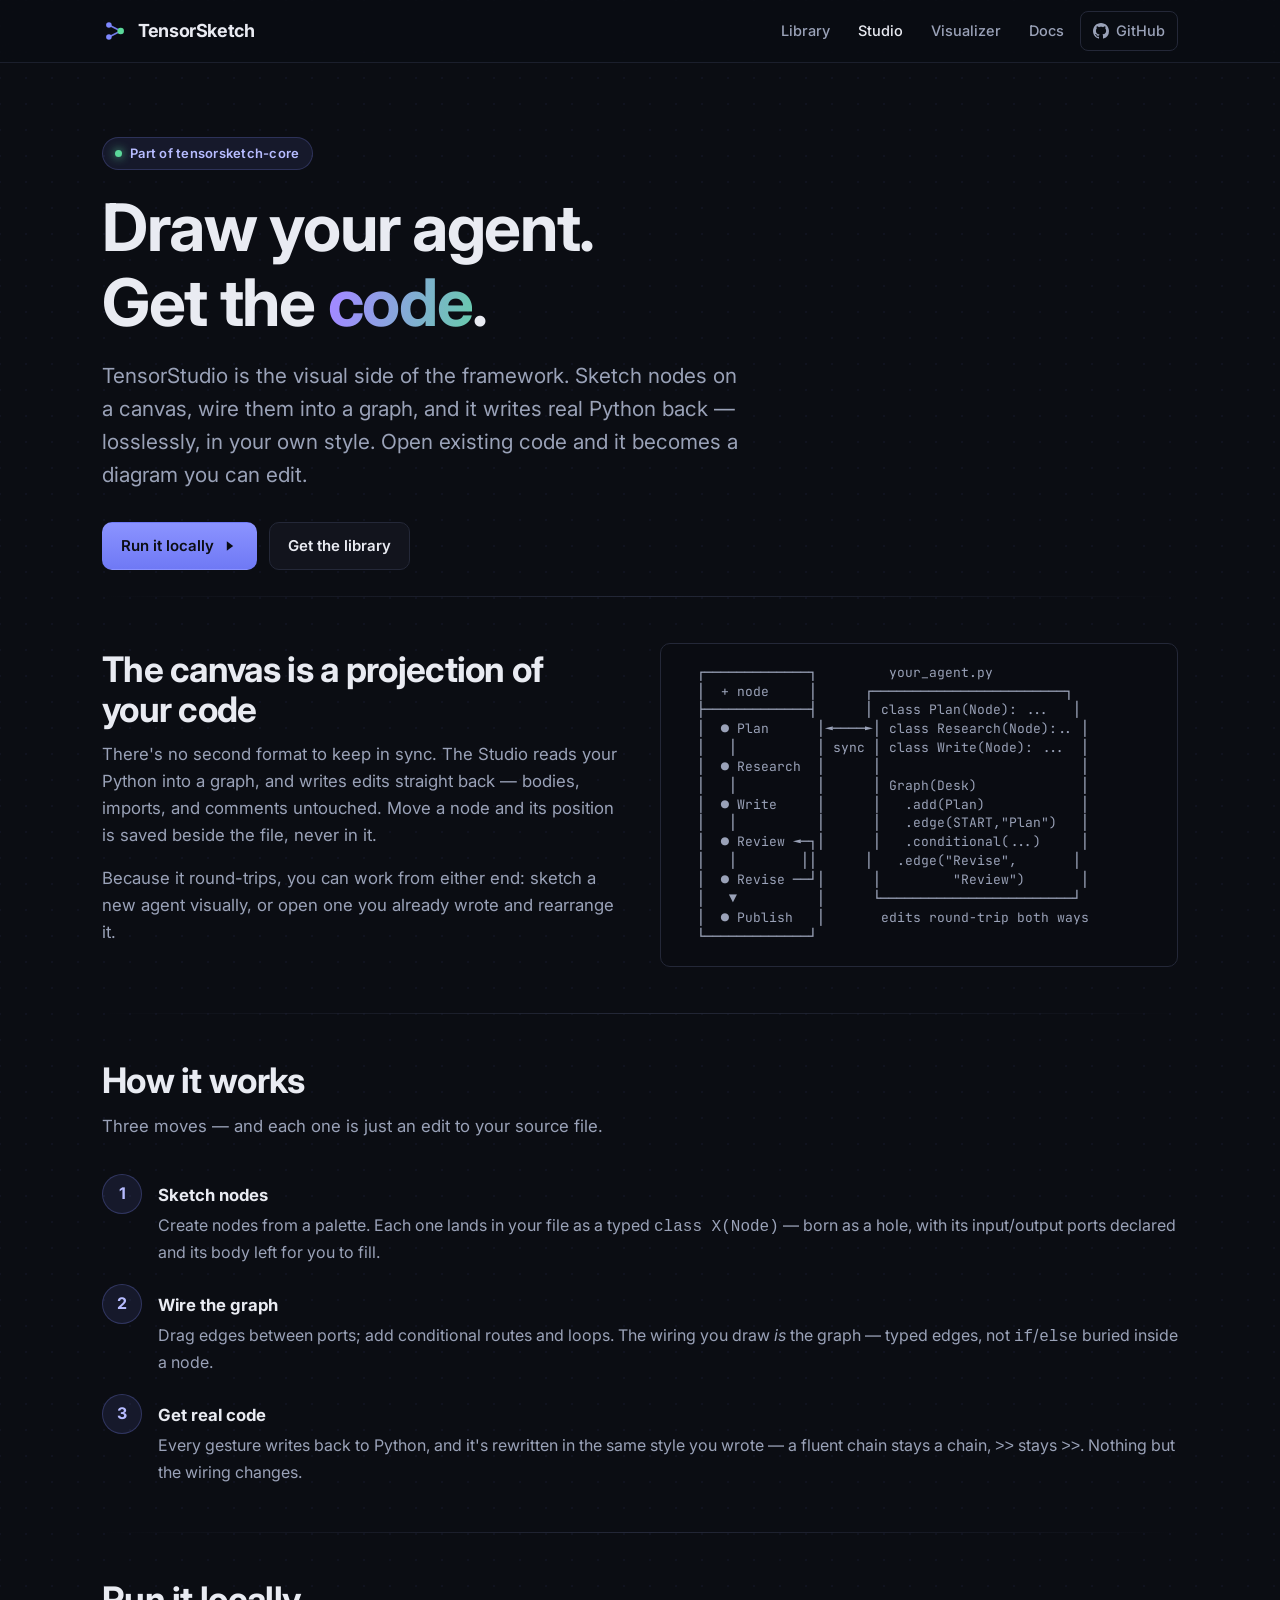
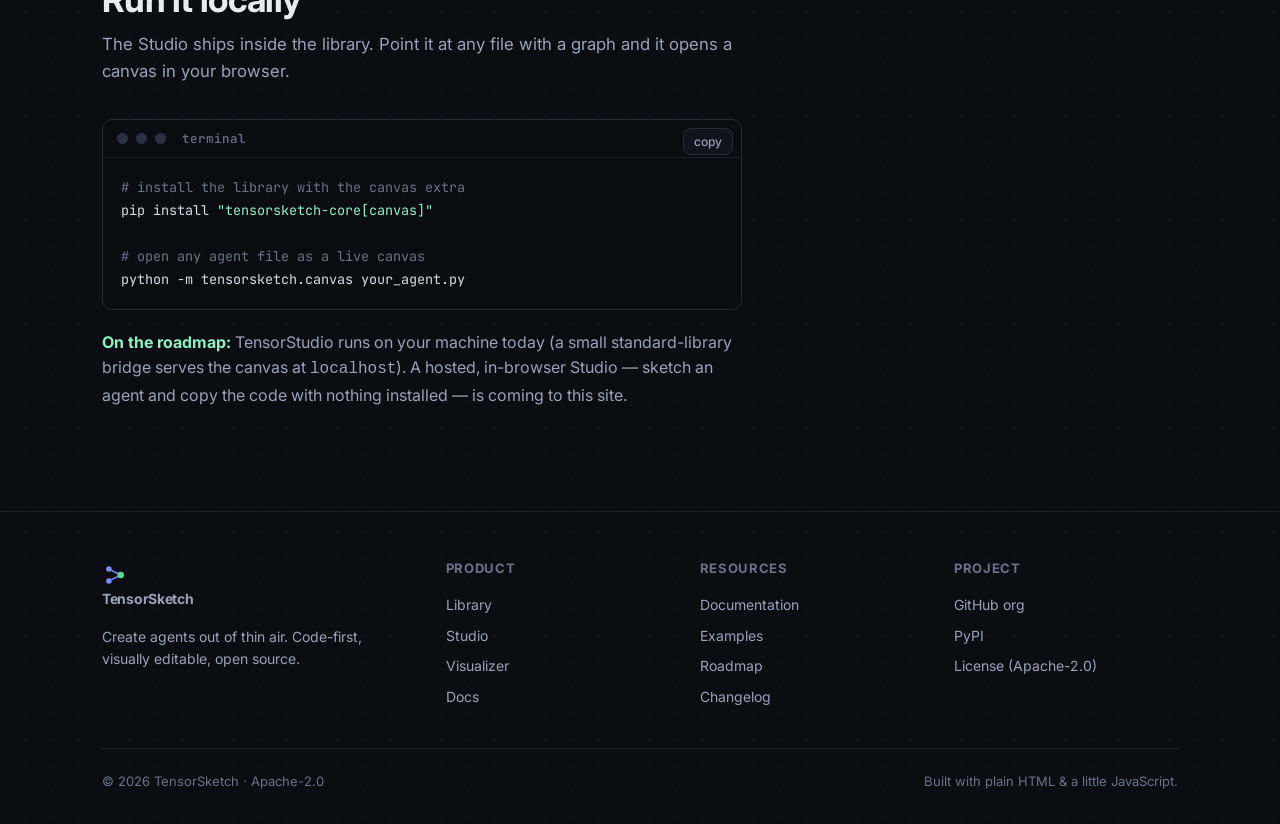
==== studio/index.html @ 0a1cb315 "Initial site for tensorsketch.space Static HTML/CSS/JS site (no build, no backend). Pages: - /      " ====
<!doctype html>
<html lang="en">
<head>
  <meta charset="utf-8" />
  <meta name="viewport" content="width=device-width, initial-scale=1" />
  <title>TensorStudio — draw your agent, get the code · TensorSketch</title>
  <meta name="description" content="TensorStudio is the visual canvas for tensorsketch-core: sketch nodes, wire a graph, and get real Python back — losslessly, in your own style." />
  <link rel="icon" href="/assets/img/favicon.svg" type="image/svg+xml" />
  <meta name="theme-color" content="#0b0d13" />
  <link rel="preconnect" href="https://fonts.googleapis.com" />
  <link rel="preconnect" href="https://fonts.gstatic.com" crossorigin />
  <link href="https://fonts.googleapis.com/css2?family=Inter:wght@400;500;600;700;800&family=JetBrains+Mono:wght@400;500&display=swap" rel="stylesheet" />
  <link rel="stylesheet" href="/assets/css/site.css" />
</head>
<body>
  <header class="topbar">
    <nav class="nav">
      <a class="brand" href="/"><img src="/assets/img/logo.svg" alt="" /> TensorSketch</a>
      <div class="nav-links">
        <a href="/library/" data-path="/library">Library</a>
        <a href="/studio/" data-path="/studio">Studio</a>
        <a href="/visualizer/" data-path="/visualizer">Visualizer</a>
        <a href="/docs/" data-path="/docs">Docs</a>
        <a class="nav-gh" href="https://github.com/tensorsketch-ai/tensorsketch-core" target="_blank" rel="noopener">
          <svg viewBox="0 0 16 16" aria-hidden="true"><path d="M8 0C3.58 0 0 3.58 0 8c0 3.54 2.29 6.53 5.47 7.59.4.07.55-.17.55-.38 0-.19-.01-.82-.01-1.49-2.01.37-2.53-.49-2.69-.94-.09-.23-.48-.94-.82-1.13-.28-.15-.68-.52-.01-.53.63-.01 1.08.58 1.23.82.72 1.21 1.87.87 2.33.66.07-.52.28-.87.51-1.07-1.78-.2-3.64-.89-3.64-3.95 0-.87.31-1.59.82-2.15-.08-.2-.36-1.02.08-2.12 0 0 .67-.21 2.2.82.64-.18 1.32-.27 2-.27.68 0 1.36.09 2 .27 1.53-1.04 2.2-.82 2.2-.82.44 1.1.16 1.92.08 2.12.51.56.82 1.27.82 2.15 0 3.07-1.87 3.75-3.65 3.95.29.25.54.73.54 1.48 0 1.07-.01 1.93-.01 2.2 0 .21.15.46.55.38A8.01 8.01 0 0016 8c0-4.42-3.58-8-8-8z"/></svg>
          GitHub
        </a>
      </div>
      <button class="nav-toggle" aria-label="Toggle menu">
        <svg viewBox="0 0 24 24"><rect x="3" y="5" width="18" height="2" rx="1"/><rect x="3" y="11" width="18" height="2" rx="1"/><rect x="3" y="17" width="18" height="2" rx="1"/></svg>
      </button>
    </nav>
  </header>

  <main>
    <div class="container">
      <section class="hero">
        <span class="eyebrow"><span class="dot"></span> Part of tensorsketch-core</span>
        <h1>Draw your agent.<br />Get the <span class="gradient-text">code</span>.</h1>
        <p class="tagline">
          TensorStudio is the visual side of the framework. Sketch nodes on a canvas, wire them into a
          graph, and it writes real Python back — losslessly, in your own style. Open existing code and
          it becomes a diagram you can edit.
        </p>
        <div class="hero-cta">
          <a class="btn btn-primary" href="#run">Run it locally
            <svg viewBox="0 0 20 20" aria-hidden="true"><path d="M6 4l8 6-8 6z" fill="currentColor"/></svg>
          </a>
          <a class="btn btn-ghost" href="/library/">Get the library</a>
        </div>
      </section>
    </div>

    <div class="container">
      <hr class="rule" />
      <section>
        <div class="split">
          <div>
            <div class="section-head" style="margin-bottom:0">
              <h2>The canvas is a projection of your code</h2>
              <p>There's no second format to keep in sync. The Studio reads your Python into a graph,
                 and writes edits straight back — bodies, imports, and comments untouched. Move a node
                 and its position is saved beside the file, never in it.</p>
              <p>Because it round-trips, you can work from either end: sketch a new agent visually, or
                 open one you already wrote and rearrange it.</p>
            </div>
          </div>
          <div class="ascii" aria-hidden="true">  ┌─────────────┐         your_agent.py
  │  + node     │      ┌────────────────────────┐
  ├─────────────┤      │ class Plan(Node): ...   │
  │  ● Plan      │◄────►│ class Research(Node):.. │
  │   │          │ sync │ class Write(Node): ...  │
  │  ● Research  │      │                         │
  │   │          │      │ Graph(Desk)             │
  │  ● Write     │      │   .add(Plan)            │
  │   │          │      │   .edge(START,"Plan")   │
  │  ● Review ◄─┐│      │   .conditional(...)     │
  │   │        ││      │   .edge("Revise",       │
  │  ● Revise ──┘│      │         "Review")       │
  │   ▼          │      └────────────────────────┘
  │  ● Publish   │       edits round-trip both ways
  └─────────────┘</div>
        </div>
      </section>

      <hr class="rule" />
      <section>
        <div class="section-head">
          <h2>How it works</h2>
          <p>Three moves — and each one is just an edit to your source file.</p>
        </div>
        <div class="steps">
          <div class="step">
            <span class="num"></span>
            <div>
              <h4>Sketch nodes</h4>
              <p>Create nodes from a palette. Each one lands in your file as a typed
                 <code>class X(Node)</code> — born as a hole, with its input/output ports declared and
                 its body left for you to fill.</p>
            </div>
          </div>
          <div class="step">
            <span class="num"></span>
            <div>
              <h4>Wire the graph</h4>
              <p>Drag edges between ports; add conditional routes and loops. The wiring you draw
                 <em>is</em> the graph — typed edges, not <code>if</code>/<code>else</code> buried
                 inside a node.</p>
            </div>
          </div>
          <div class="step">
            <span class="num"></span>
            <div>
              <h4>Get real code</h4>
              <p>Every gesture writes back to Python, and it's rewritten in the same style you
                 wrote — a fluent chain stays a chain, <code>&gt;&gt;</code> stays <code>&gt;&gt;</code>.
                 Nothing but the wiring changes.</p>
            </div>
          </div>
        </div>
      </section>

      <hr class="rule" />
      <section id="run">
        <div class="section-head">
          <h2>Run it locally</h2>
          <p>The Studio ships inside the library. Point it at any file with a graph and it opens a
             canvas in your browser.</p>
        </div>
        <div class="code" style="max-width:640px">
          <div class="code-head"><span class="dot"></span><span class="dot"></span><span class="dot"></span><span class="name">terminal</span></div>
          <button class="copy-btn">copy</button>
<pre><span class="cp"># install the library with the canvas extra</span>
pip install <span class="st">"tensorsketch-core[canvas]"</span>

<span class="cp"># open any agent file as a live canvas</span>
python -m tensorsketch.canvas your_agent.py</pre>
        </div>
        <p class="muted" style="margin-top:20px;max-width:640px">
          <strong class="accent-green">On the roadmap:</strong> TensorStudio runs on your machine today
          (a small standard-library bridge serves the canvas at <code>localhost</code>). A hosted,
          in-browser Studio — sketch an agent and copy the code with nothing installed — is coming to
          this site.
        </p>
      </section>
    </div>

    <footer class="footer">
      <div class="container">
        <div class="footer-grid">
          <div>
            <a class="brand" href="/"><img src="/assets/img/logo.svg" alt="" /> TensorSketch</a>
            <p class="tag">Create agents out of thin air. Code-first, visually editable, open source.</p>
          </div>
          <div>
            <h5>Product</h5>
            <a href="/library/">Library</a>
            <a href="/studio/">Studio</a>
            <a href="/visualizer/">Visualizer</a>
            <a href="/docs/">Docs</a>
          </div>
          <div>
            <h5>Resources</h5>
            <a href="/docs/">Documentation</a>
            <a href="https://github.com/tensorsketch-ai/tensorsketch-core/tree/main/examples" target="_blank" rel="noopener">Examples</a>
            <a href="https://github.com/tensorsketch-ai/tensorsketch-core/blob/main/docs/design/roadmap.md" target="_blank" rel="noopener">Roadmap</a>
            <a href="https://github.com/tensorsketch-ai/tensorsketch-core/blob/main/CHANGELOG.md" target="_blank" rel="noopener">Changelog</a>
          </div>
          <div>
            <h5>Project</h5>
            <a href="https://github.com/tensorsketch-ai" target="_blank" rel="noopener">GitHub org</a>
            <a href="https://pypi.org/project/tensorsketch-core/" target="_blank" rel="noopener">PyPI</a>
            <a href="https://github.com/tensorsketch-ai/tensorsketch-core/blob/main/LICENSE" target="_blank" rel="noopener">License (Apache-2.0)</a>
          </div>
        </div>
        <div class="footer-bottom">
          <span>© <span data-year>2026</span> TensorSketch · Apache-2.0</span>
          <span>Built with plain HTML &amp; a little JavaScript.</span>
        </div>
      </div>
    </footer>
  </main>

  <script src="/assets/js/site.js"></script>
</body>
</html>
---- assets/css/site.css ----
/* TensorSketch — shared design system
   Brand palette lifted from the visualizer so the whole platform feels like one thing:
   violet #7e88ff (weights) and green #5bd99a (activations), on a near-black canvas. */

:root {
  --bg: #0b0d13;
  --bg-elev: #12141d;
  --bg-elev-2: #171a25;
  --border: #242838;
  --border-soft: #1b1f2c;
  --fg: #e9ebf2;
  --muted: #9aa2b8;
  --faint: #6b7288;
  --violet: #7e88ff;
  --violet-2: #a08bff;
  --violet-ink: #b7bcff;
  --green: #5bd99a;
  --green-ink: #8ff0c0;
  --radius: 14px;
  --radius-sm: 10px;
  --maxw: 1120px;
  --sans: "Inter", -apple-system, BlinkMacSystemFont, "Segoe UI", Roboto, Helvetica, Arial, sans-serif;
  --mono: "JetBrains Mono", ui-monospace, SFMono-Regular, Menlo, Consolas, monospace;
}

* { box-sizing: border-box; }

html { scroll-behavior: smooth; -webkit-text-size-adjust: 100%; }

body {
  margin: 0;
  background: var(--bg);
  color: var(--fg);
  font-family: var(--sans);
  font-size: 16px;
  line-height: 1.6;
  -webkit-font-smoothing: antialiased;
  text-rendering: optimizeLegibility;
  /* faint dot-grid — a nod to the canvas */
  background-image: radial-gradient(rgba(126, 136, 255, 0.05) 1px, transparent 1px);
  background-size: 26px 26px;
  background-position: -13px -13px;
  min-height: 100vh;
}

a { color: var(--violet-ink); text-decoration: none; }
a:hover { color: #d6d9ff; }

h1, h2, h3 { line-height: 1.15; letter-spacing: -0.02em; font-weight: 700; margin: 0; }
p { margin: 0 0 1rem; }

.container { width: 100%; max-width: var(--maxw); margin: 0 auto; padding: 0 22px; }

.muted { color: var(--muted); }
.faint { color: var(--faint); }
.accent { color: var(--violet-ink); }
.accent-green { color: var(--green-ink); }
.center { text-align: center; }
.nowrap { white-space: nowrap; }

/* ---------- top nav ---------- */

.topbar {
  position: sticky; top: 0; z-index: 50;
  background: rgba(11, 13, 19, 0.72);
  backdrop-filter: saturate(140%) blur(12px);
  border-bottom: 1px solid var(--border-soft);
}
.nav {
  display: flex; align-items: center; gap: 18px;
  height: 62px; max-width: var(--maxw); margin: 0 auto; padding: 0 22px;
}
.brand { display: flex; align-items: center; gap: 10px; font-weight: 700; font-size: 18px; color: var(--fg); letter-spacing: -0.02em; }
.brand:hover { color: var(--fg); }
.brand img { width: 26px; height: 26px; display: block; }
.brand .tld { color: var(--faint); font-weight: 600; }
.nav-links { display: flex; align-items: center; gap: 4px; margin-left: auto; }
.nav-links a {
  color: var(--muted); font-size: 14.5px; font-weight: 500;
  padding: 8px 12px; border-radius: 8px; transition: color .15s, background .15s;
}
.nav-links a:hover { color: var(--fg); background: var(--bg-elev); }
.nav-links a.active { color: var(--fg); }
.nav-gh {
  display: inline-flex; align-items: center; gap: 7px;
  border: 1px solid var(--border); border-radius: 8px; padding: 7px 12px !important;
}
.nav-gh:hover { border-color: #333a50; }
.nav-gh svg { width: 16px; height: 16px; fill: currentColor; }
.nav-toggle { display: none; margin-left: auto; background: none; border: 1px solid var(--border); color: var(--fg); border-radius: 8px; width: 40px; height: 38px; cursor: pointer; }
.nav-toggle svg { width: 18px; height: 18px; fill: currentColor; vertical-align: middle; }

/* ---------- buttons ---------- */

.btn {
  display: inline-flex; align-items: center; gap: 8px;
  font-weight: 600; font-size: 15px; padding: 11px 18px;
  border-radius: 10px; border: 1px solid transparent; cursor: pointer;
  transition: transform .12s ease, background .15s, border-color .15s, color .15s;
}
.btn:active { transform: translateY(1px); }
.btn-primary { background: linear-gradient(180deg, #8b93ff, #6f79f5); color: #0b0d13; }
.btn-primary:hover { color: #0b0d13; filter: brightness(1.06); }
.btn-ghost { background: var(--bg-elev); color: var(--fg); border-color: var(--border); }
.btn-ghost:hover { color: var(--fg); border-color: #3a4160; background: var(--bg-elev-2); }
.btn svg { width: 16px; height: 16px; fill: currentColor; }

/* ---------- pills / badges ---------- */

.eyebrow {
  display: inline-flex; align-items: center; gap: 8px;
  font-size: 13px; font-weight: 600; letter-spacing: .02em;
  color: var(--violet-ink); background: rgba(126, 136, 255, .1);
  border: 1px solid rgba(126, 136, 255, .22); border-radius: 999px; padding: 5px 12px;
}
.eyebrow .dot { width: 7px; height: 7px; border-radius: 50%; background: var(--green); box-shadow: 0 0 10px var(--green); }
.badges { display: flex; flex-wrap: wrap; gap: 8px; }
.badge { font: 500 12.5px var(--mono); color: var(--muted); border: 1px solid var(--border); border-radius: 7px; padding: 4px 9px; background: var(--bg-elev); }

/* ---------- hero ---------- */

.hero { padding: 74px 0 26px; }
.hero h1 { font-size: clamp(2.5rem, 6vw, 4.1rem); margin: 20px 0 0; }
.hero .tagline { font-size: clamp(1.05rem, 2.3vw, 1.3rem); color: var(--muted); max-width: 640px; margin: 18px 0 0; }
.hero-cta { display: flex; flex-wrap: wrap; gap: 12px; margin-top: 30px; }
.gradient-text {
  background: linear-gradient(100deg, var(--violet-2) 10%, var(--green) 120%);
  -webkit-background-clip: text; background-clip: text; -webkit-text-fill-color: transparent;
}

/* ---------- sections ---------- */

section { padding: 46px 0; }
.section-head { max-width: 680px; margin-bottom: 34px; }
.section-head h2 { font-size: clamp(1.6rem, 3.4vw, 2.2rem); }
.section-head p { color: var(--muted); margin-top: 12px; font-size: 1.05rem; }
.rule { height: 1px; background: linear-gradient(90deg, transparent, var(--border), transparent); border: 0; margin: 0; }

/* ---------- cards ---------- */

.grid { display: grid; gap: 20px; }
.grid-3 { grid-template-columns: repeat(3, 1fr); }
.grid-2 { grid-template-columns: repeat(2, 1fr); }

.card {
  position: relative; display: flex; flex-direction: column;
  background: var(--bg-elev); border: 1px solid var(--border); border-radius: var(--radius);
  padding: 26px; transition: transform .16s ease, border-color .16s, background .16s;
  overflow: hidden;
}
a.card:hover { transform: translateY(-3px); border-color: #39405e; background: var(--bg-elev-2); color: var(--fg); }
.card .kicker { font: 600 12.5px var(--mono); color: var(--violet-ink); letter-spacing: .04em; text-transform: uppercase; }
.card h3 { font-size: 1.3rem; margin: 12px 0 8px; }
.card p { color: var(--muted); font-size: .97rem; margin: 0; flex: 1; }
.card .go { margin-top: 18px; font-weight: 600; font-size: .95rem; color: var(--violet-ink); display: inline-flex; align-items: center; gap: 6px; }
a.card:hover .go { gap: 10px; }
.card-icon {
  width: 44px; height: 44px; border-radius: 11px; display: grid; place-items: center;
  background: rgba(126, 136, 255, .12); border: 1px solid rgba(126, 136, 255, .22); margin-bottom: 6px;
}
.card-icon svg { width: 24px; height: 24px; }

/* ---------- feature list ---------- */

.features { display: grid; grid-template-columns: repeat(2, 1fr); gap: 14px 30px; }
.feature { border-left: 2px solid var(--border); padding: 2px 0 2px 16px; }
.feature h4 { margin: 0 0 4px; font-size: 1rem; display: flex; align-items: center; gap: 8px; }
.feature h4 .tag { font: 600 11px var(--mono); color: var(--green-ink); background: rgba(91, 217, 154, .1); border: 1px solid rgba(91, 217, 154, .22); border-radius: 5px; padding: 1px 6px; }
.feature p { margin: 0; color: var(--muted); font-size: .92rem; }

/* ---------- steps ---------- */

.steps { counter-reset: step; display: grid; gap: 18px; }
.step { display: grid; grid-template-columns: 40px 1fr; gap: 16px; align-items: start; }
.step .num {
  counter-increment: step; width: 40px; height: 40px; border-radius: 50%;
  display: grid; place-items: center; font-weight: 700; color: var(--violet-ink);
  background: rgba(126, 136, 255, .1); border: 1px solid rgba(126, 136, 255, .25);
}
.step .num::before { content: counter(step); }
.step h4 { margin: 8px 0 4px; font-size: 1.05rem; }
.step p { margin: 0; color: var(--muted); }

/* ---------- code ---------- */

.code {
  position: relative; background: #0a0c12; border: 1px solid var(--border);
  border-radius: var(--radius-sm); overflow: hidden;
}
.code-head { display: flex; align-items: center; gap: 8px; padding: 10px 14px; border-bottom: 1px solid var(--border-soft); }
.code-head .dot { width: 11px; height: 11px; border-radius: 50%; background: #2a3042; }
.code-head .name { margin-left: 8px; font: 500 12.5px var(--mono); color: var(--faint); }
.code pre { margin: 0; padding: 18px; overflow-x: auto; font: 13.5px/1.7 var(--mono); color: #d7dbe6; }
.code .cp { color: var(--faint); }              /* comment */
.code .kw { color: #c4a0ff; }                    /* keyword */
.code .st { color: #8ff0c0; }                    /* string */
.code .fn { color: #8b93ff; }                    /* function / class */
.code .nm { color: #e9ebf2; }
.copy-btn {
  position: absolute; top: 8px; right: 8px; z-index: 2;
  background: var(--bg-elev); color: var(--muted); border: 1px solid var(--border);
  border-radius: 7px; font: 500 12px var(--sans); padding: 5px 10px; cursor: pointer;
}
.copy-btn:hover { color: var(--fg); border-color: #3a4160; }

.install {
  display: inline-flex; align-items: center; gap: 12px; font: 14px var(--mono);
  background: #0a0c12; border: 1px solid var(--border); border-radius: 10px; padding: 12px 16px; color: var(--fg);
}
.install .dollar { color: var(--green); }
.install .copy-inline { margin-left: 6px; background: none; border: 0; color: var(--faint); cursor: pointer; font: inherit; }
.install .copy-inline:hover { color: var(--fg); }

/* ---------- ascii diagram ---------- */

.ascii {
  background: #0a0c12; border: 1px solid var(--border); border-radius: var(--radius-sm);
  padding: 20px; overflow-x: auto; color: var(--muted);
  font: 13px/1.45 var(--mono); white-space: pre;
}

/* ---------- split (text + visual) ---------- */

.split { display: grid; grid-template-columns: 1fr 1fr; gap: 40px; align-items: center; }

/* ---------- footer ---------- */

.footer { border-top: 1px solid var(--border-soft); margin-top: 40px; padding: 46px 0 40px; }
.footer-grid { display: grid; grid-template-columns: 1.4fr 1fr 1fr 1fr; gap: 30px; }
.footer h5 { margin: 0 0 12px; font-size: 13px; letter-spacing: .05em; text-transform: uppercase; color: var(--faint); }
.footer a { display: block; color: var(--muted); font-size: 14px; padding: 4px 0; }
.footer a:hover { color: var(--fg); }
.footer .brand { margin-bottom: 12px; }
.footer .tag { color: var(--muted); font-size: 14px; max-width: 260px; }
.footer-bottom { display: flex; justify-content: space-between; flex-wrap: wrap; gap: 10px; margin-top: 36px; padding-top: 22px; border-top: 1px solid var(--border-soft); color: var(--faint); font-size: 13px; }

/* ---------- responsive ---------- */

@media (max-width: 820px) {
  .grid-3, .grid-2, .features, .split { grid-template-columns: 1fr; }
  .footer-grid { grid-template-columns: 1fr 1fr; }
  .nav-links { display: none; position: absolute; top: 62px; left: 0; right: 0; flex-direction: column; align-items: stretch; gap: 2px; padding: 10px 14px 16px; background: var(--bg); border-bottom: 1px solid var(--border); }
  .nav-links.open { display: flex; }
  .nav-links a { padding: 12px; border-radius: 8px; }
  .nav-toggle { display: inline-block; }
  .hero { padding: 52px 0 20px; }
}
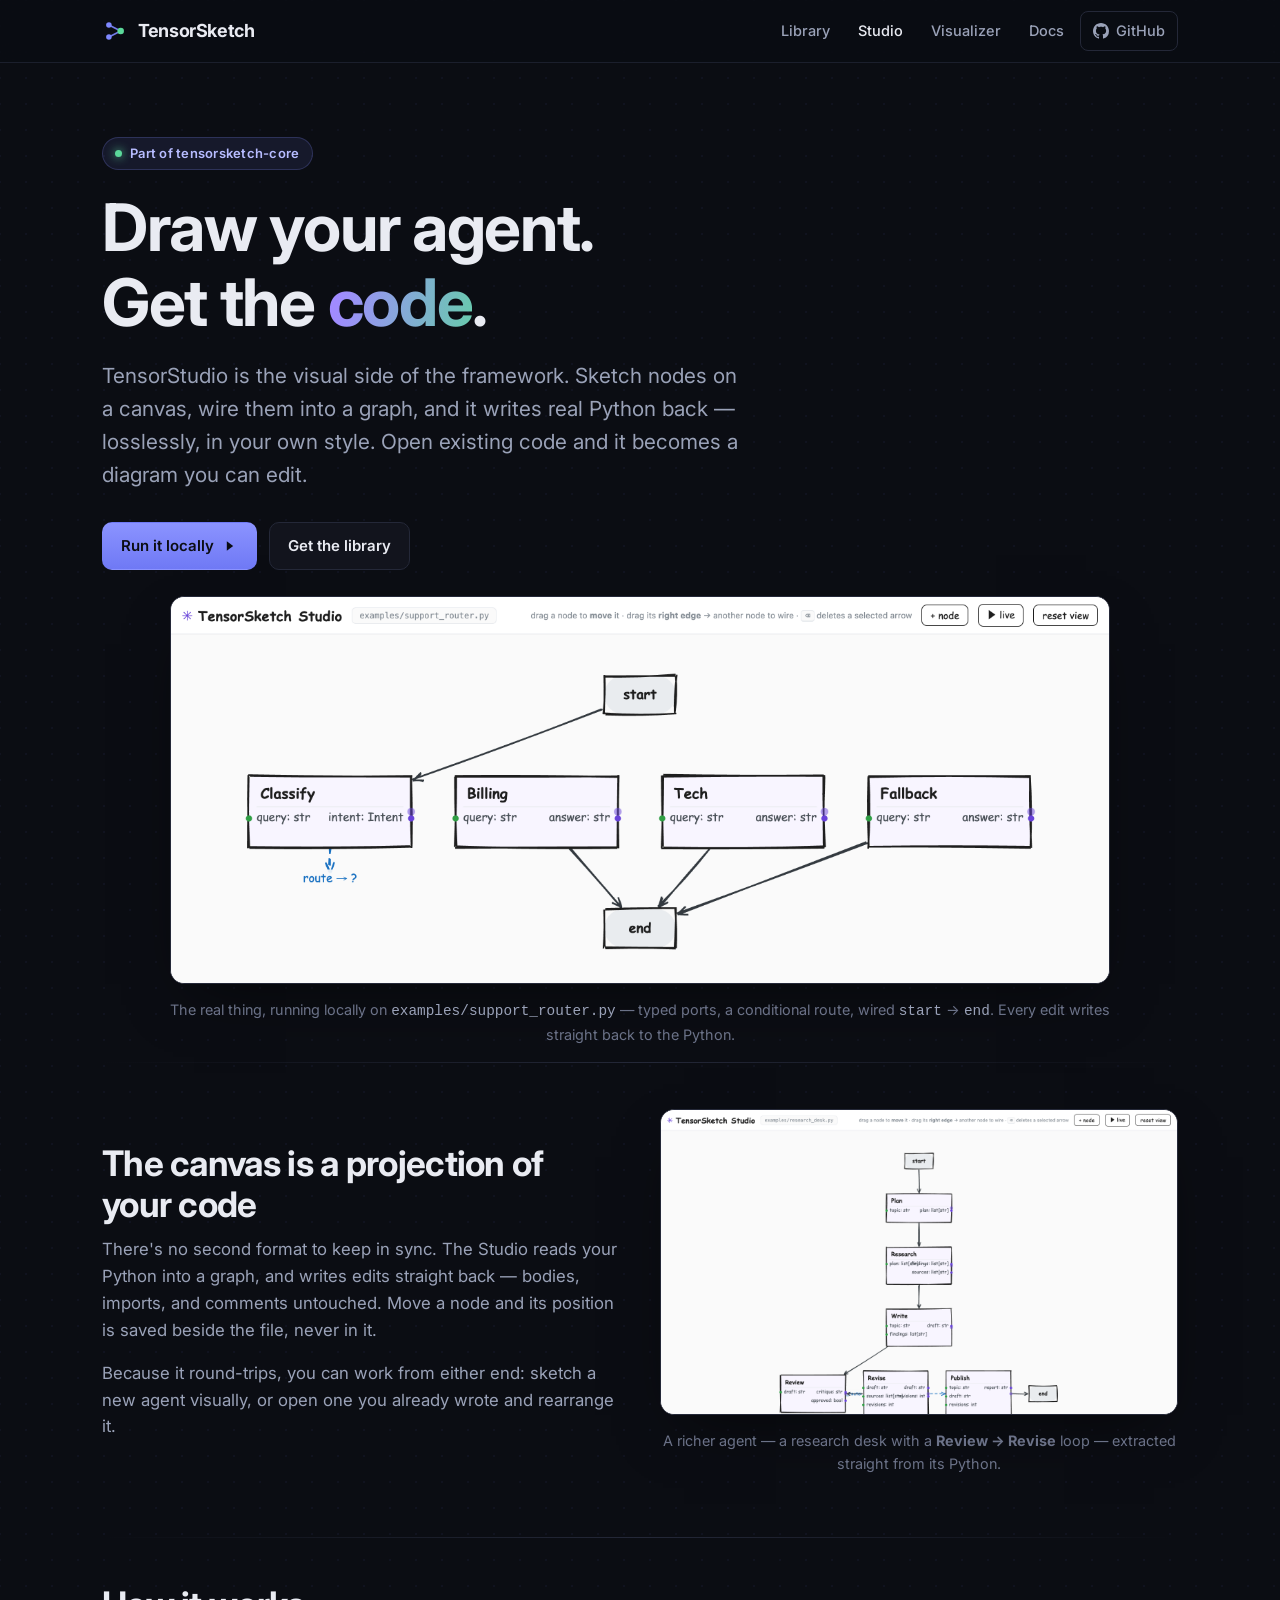
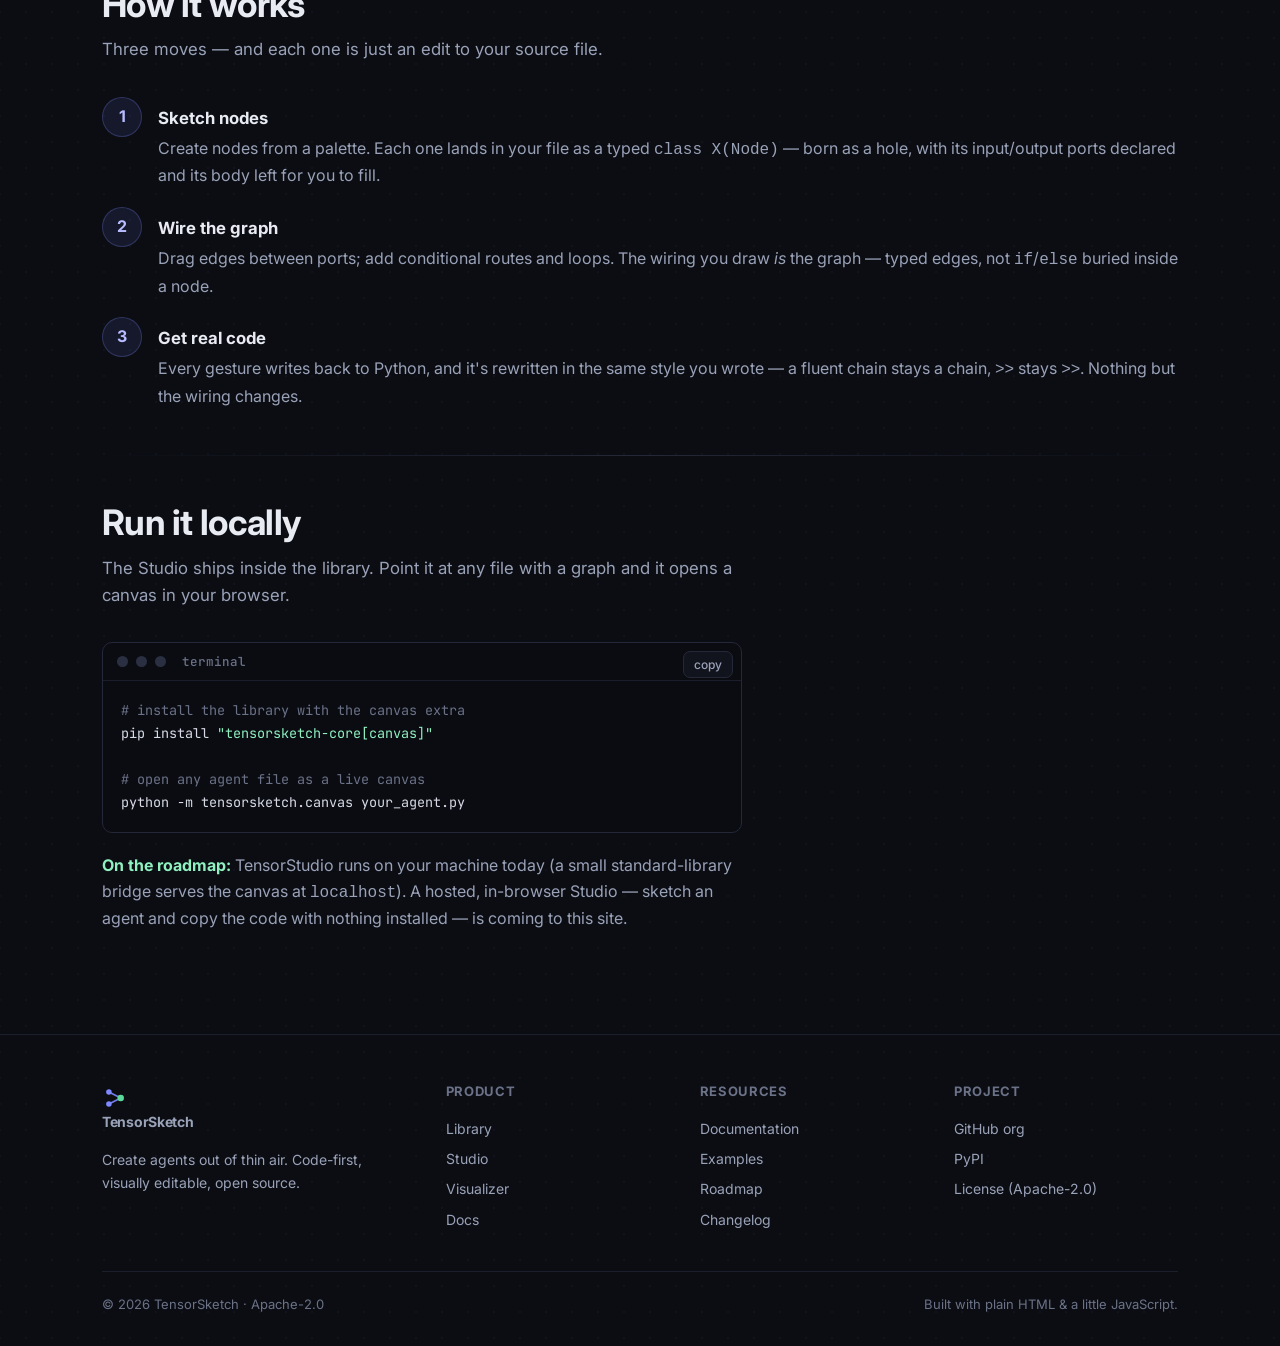
==== commit 95d9a663: "Studio page: show real screenshots of the local canvas Replace the ASCII mockups on /studio with act" ====
--- a/studio/index.html
+++ b/studio/index.html
@@ -49,6 +49,13 @@
           <a class="btn btn-ghost" href="/library/">Get the library</a>
         </div>
       </section>
+
+      <div class="shot-frame">
+        <div class="shot">
+          <img src="/assets/img/studio-canvas-router.png" alt="TensorStudio showing a support-router agent as a hand-drawn graph: a Classify node with a conditional route to Billing, Tech, and Fallback, wired from start to end, each node showing typed ports." />
+        </div>
+        <p class="shot-cap">The real thing, running locally on <code>examples/support_router.py</code> — typed ports, a conditional route, wired <code>start</code>&nbsp;→&nbsp;<code>end</code>. Every edit writes straight back to the Python.</p>
+      </div>
     </div>
 
     <div class="container">
@@ -65,21 +72,12 @@
                  open one you already wrote and rearrange it.</p>
             </div>
           </div>
-          <div class="ascii" aria-hidden="true">  ┌─────────────┐         your_agent.py
-  │  + node     │      ┌────────────────────────┐
-  ├─────────────┤      │ class Plan(Node): ...   │
-  │  ● Plan      │◄────►│ class Research(Node):.. │
-  │   │          │ sync │ class Write(Node): ...  │
-  │  ● Research  │      │                         │
-  │   │          │      │ Graph(Desk)             │
-  │  ● Write     │      │   .add(Plan)            │
-  │   │          │      │   .edge(START,"Plan")   │
-  │  ● Review ◄─┐│      │   .conditional(...)     │
-  │   │        ││      │   .edge("Revise",       │
-  │  ● Revise ──┘│      │         "Review")       │
-  │   ▼          │      └────────────────────────┘
-  │  ● Publish   │       edits round-trip both ways
-  └─────────────┘</div>
+          <div>
+            <div class="shot">
+              <img src="/assets/img/studio-canvas.png" alt="A more complex agent — a research desk — drawn as a graph: Plan, Research, Write, Review, Revise and Publish nodes with a Review-to-Revise revision loop." />
+            </div>
+            <p class="shot-cap">A richer agent — a research desk with a <strong>Review&nbsp;→&nbsp;Revise</strong> loop — extracted straight from its Python.</p>
+          </div>
         </div>
       </section>
 
--- a/assets/css/site.css
+++ b/assets/css/site.css
@@ -219,6 +219,14 @@
   font: 13px/1.45 var(--mono); white-space: pre;
 }
 
+/* ---------- screenshots ---------- */
+
+.shot { border: 1px solid var(--border); border-radius: 14px; overflow: hidden; background: #f4f5f7; box-shadow: 0 24px 60px -24px rgba(0, 0, 0, .6); }
+.shot img { display: block; width: 100%; height: auto; }
+.shot-frame { max-width: 940px; margin: 0 auto; }
+.shot-cap { text-align: center; color: var(--faint); font-size: .9rem; margin-top: 14px; }
+.shot-cap code { color: var(--muted); }
+
 /* ---------- split (text + visual) ---------- */
 
 .split { display: grid; grid-template-columns: 1fr 1fr; gap: 40px; align-items: center; }
